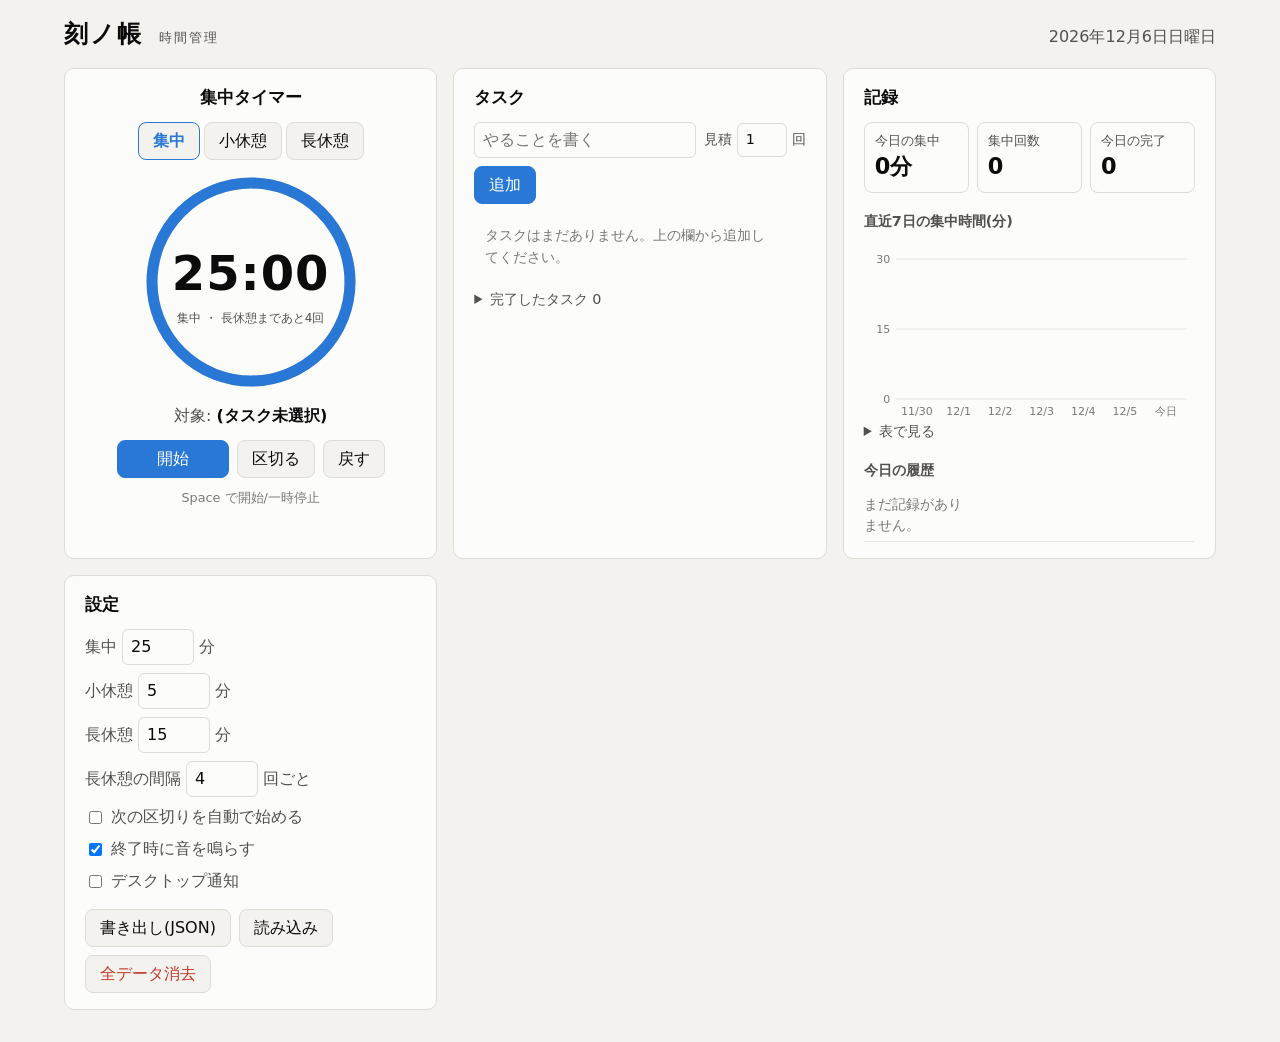
==== time-manager/index.html @ 0745bb2b "ブラウザで動く時間管理アプリ「刻ノ帳」を追加 タスク管理、ポモドーロ式の集中タイマー、日々の集中記録と直近7日のグラフ、 設定とJSONでの書き出し/読み込みを備える。データはlocalStorage" ====
<!DOCTYPE html>
<html lang="ja">
<head>
  <meta charset="utf-8">
  <meta name="viewport" content="width=device-width, initial-scale=1">
  <title>刻ノ帳 — 時間管理</title>
  <link rel="stylesheet" href="style.css">
</head>
<body>
  <header class="app-header">
    <h1>刻ノ帳 <small>時間管理</small></h1>
    <p class="today" id="today"></p>
  </header>

  <main class="layout">
    <!-- 集中タイマー -->
    <section class="card timer-card" aria-labelledby="timer-h">
      <h2 id="timer-h">集中タイマー</h2>
      <div class="mode-tabs" role="tablist">
        <button role="tab" data-mode="focus">集中</button>
        <button role="tab" data-mode="short">小休憩</button>
        <button role="tab" data-mode="long">長休憩</button>
      </div>
      <div class="dial">
        <svg viewBox="0 0 120 120" aria-hidden="true">
          <circle class="dial-track" cx="60" cy="60" r="54"></circle>
          <circle class="dial-bar" id="dialBar" cx="60" cy="60" r="54"></circle>
        </svg>
        <div class="dial-text">
          <div class="time" id="timeLeft">25:00</div>
          <div class="cycle" id="cycleInfo"></div>
        </div>
      </div>
      <p class="current-task">対象: <strong id="currentTask">(タスク未選択)</strong></p>
      <div class="controls">
        <button class="primary" id="btnStart">開始</button>
        <button id="btnSkip" title="現在の区切りを終える(集中は1分以上で記録)">区切る</button>
        <button id="btnReset">戻す</button>
      </div>
      <p class="hint">Space で開始/一時停止</p>
    </section>

    <!-- タスク -->
    <section class="card tasks-card" aria-labelledby="tasks-h">
      <h2 id="tasks-h">タスク</h2>
      <form id="taskForm" class="task-form">
        <input id="taskTitle" placeholder="やることを書く" required maxlength="80">
        <label class="est">見積
          <input id="taskEst" type="number" min="1" max="20" value="1"> 回
        </label>
        <button class="primary" type="submit">追加</button>
      </form>
      <ul id="taskList" class="task-list"></ul>
      <details class="done-wrap">
        <summary>完了したタスク <span id="doneCount">0</span></summary>
        <ul id="doneList" class="task-list done"></ul>
      </details>
    </section>

    <!-- 記録 -->
    <section class="card stats-card" aria-labelledby="stats-h">
      <h2 id="stats-h">記録</h2>
      <div class="tiles">
        <div class="tile"><span class="tile-label">今日の集中</span><span class="tile-value" id="statFocus">0分</span></div>
        <div class="tile"><span class="tile-label">集中回数</span><span class="tile-value" id="statCount">0</span></div>
        <div class="tile"><span class="tile-label">今日の完了</span><span class="tile-value" id="statDone">0</span></div>
      </div>
      <h3>直近7日の集中時間(分)</h3>
      <div class="chart-wrap">
        <svg id="weekChart" class="chart" role="img" aria-label="直近7日の集中時間"></svg>
        <div id="chartTip" class="chart-tip" hidden></div>
      </div>
      <details>
        <summary>表で見る</summary>
        <table class="week-table" id="weekTable"></table>
      </details>
      <h3>今日の履歴</h3>
      <ul id="sessionList" class="session-list"></ul>
    </section>

    <!-- 設定 -->
    <section class="card settings-card" aria-labelledby="settings-h">
      <h2 id="settings-h">設定</h2>
      <form id="settingsForm" class="settings">
        <label>集中 <input type="number" name="focus" min="1" max="180"> 分</label>
        <label>小休憩 <input type="number" name="short" min="1" max="60"> 分</label>
        <label>長休憩 <input type="number" name="long" min="1" max="120"> 分</label>
        <label>長休憩の間隔 <input type="number" name="longEvery" min="2" max="12"> 回ごと</label>
        <label class="check"><input type="checkbox" name="autoStart"> 次の区切りを自動で始める</label>
        <label class="check"><input type="checkbox" name="sound"> 終了時に音を鳴らす</label>
        <label class="check"><input type="checkbox" name="notify"> デスクトップ通知</label>
      </form>
      <div class="data-ops">
        <button id="btnExport">書き出し(JSON)</button>
        <label class="file-btn">読み込み<input type="file" id="fileImport" accept="application/json" hidden></label>
        <button id="btnClear" class="danger">全データ消去</button>
      </div>
    </section>
  </main>

  <script src="app.js"></script>
</body>
</html>
---- time-manager/style.css ----
:root {
  --surface-0: #f3f2ee;
  --surface-1: #fcfcfb;
  --border: #dddcd6;
  --text-primary: #0b0b0b;
  --text-secondary: #52514e;
  --text-muted: #7a7974;
  --accent: #2a78d6;
  --accent-ink: #ffffff;
  --rest: #0ca30c;
  --danger: #c23a2b;
  --grid: #e6e5df;
  --radius: 10px;
  color-scheme: light dark;
}
@media (prefers-color-scheme: dark) {
  :root {
    --surface-0: #111110;
    --surface-1: #1a1a19;
    --border: #33332f;
    --text-primary: #f0efec;
    --text-secondary: #c3c2b7;
    --text-muted: #94938a;
    --accent: #3987e5;
    --rest: #2bb52b;
    --danger: #e0614f;
    --grid: #2a2a27;
  }
}
* { box-sizing: border-box; }
body {
  margin: 0;
  font-family: "Hiragino Sans", "Noto Sans JP", "Yu Gothic UI", system-ui, sans-serif;
  background: var(--surface-0);
  color: var(--text-primary);
  line-height: 1.5;
}
.app-header {
  display: flex; align-items: baseline; justify-content: space-between; flex-wrap: wrap;
  padding: 16px 24px 0; max-width: 1200px; margin: 0 auto;
}
.app-header h1 { margin: 0; font-size: 1.5rem; letter-spacing: .08em; }
.app-header small { font-size: .8rem; color: var(--text-secondary); font-weight: normal; margin-left: .5em; }
.today { margin: 0; color: var(--text-secondary); }
.layout {
  display: grid; gap: 16px; padding: 16px 24px 32px; max-width: 1200px; margin: 0 auto;
  grid-template-columns: repeat(auto-fit, minmax(340px, 1fr));
}
.card {
  background: var(--surface-1); border: 1px solid var(--border); border-radius: var(--radius);
  padding: 16px 20px;
}
.card h2 { margin: 0 0 12px; font-size: 1.05rem; }
.card h3 { margin: 18px 0 8px; font-size: .9rem; color: var(--text-secondary); font-weight: 600; }
button, .file-btn {
  font: inherit; padding: 6px 14px; border-radius: 8px; cursor: pointer;
  border: 1px solid var(--border); background: var(--surface-0); color: var(--text-primary);
}
button:hover, .file-btn:hover { border-color: var(--text-muted); }
button:focus-visible, input:focus-visible { outline: 2px solid var(--accent); outline-offset: 2px; }
button.primary { background: var(--accent); color: var(--accent-ink); border-color: var(--accent); }
button.danger { color: var(--danger); }
input[type=number], input:not([type]) {
  font: inherit; padding: 5px 8px; border-radius: 6px; border: 1px solid var(--border);
  background: var(--surface-1); color: var(--text-primary);
}
input[type=number] { width: 4.5em; }

/* タイマー */
.timer-card { text-align: center; }
.mode-tabs { display: inline-flex; gap: 4px; margin-bottom: 12px; }
.mode-tabs button[aria-selected=true] { border-color: var(--accent); color: var(--accent); font-weight: 600; }
.dial { position: relative; width: 220px; height: 220px; margin: 0 auto; }
.dial svg { width: 100%; height: 100%; transform: rotate(-90deg); }
.dial-track { fill: none; stroke: var(--grid); stroke-width: 6; }
.dial-bar { fill: none; stroke: var(--accent); stroke-width: 6; stroke-linecap: round; transition: stroke-dashoffset .3s linear; }
body.resting .dial-bar { stroke: var(--rest); }
.dial-text { position: absolute; inset: 0; display: grid; place-content: center; }
.time { font-size: 3rem; font-variant-numeric: tabular-nums; font-weight: 600; letter-spacing: .02em; }
.cycle { color: var(--text-secondary); font-size: .75rem; max-width: 150px; margin: 0 auto; }
.current-task { color: var(--text-secondary); margin: 12px 0; }
.current-task strong { color: var(--text-primary); }
.controls { display: flex; gap: 8px; justify-content: center; }
.controls .primary { min-width: 7em; }
.hint { color: var(--text-muted); font-size: .8rem; margin: 10px 0 0; }

/* タスク */
.task-form { display: flex; gap: 8px; align-items: center; flex-wrap: wrap; }
.task-form #taskTitle { flex: 1 1 160px; }
.est { color: var(--text-secondary); font-size: .9rem; white-space: nowrap; }
.est input { width: 3.5em; }
.task-list { list-style: none; padding: 0; margin: 12px 0 0; }
.task-list li {
  display: grid; grid-template-columns: auto 1fr auto auto; gap: 8px; align-items: center;
  padding: 8px 10px; border-radius: 8px; border: 1px solid transparent;
}
.task-list li + li { margin-top: 4px; }
.task-list li:hover { background: var(--surface-0); }
.task-list li.selected { border-color: var(--accent); background: var(--surface-0); }
.task-title { cursor: pointer; overflow-wrap: anywhere; }
.task-meta { color: var(--text-secondary); font-size: .8rem; font-variant-numeric: tabular-nums; white-space: nowrap; }
.task-list.done .task-title { text-decoration: line-through; color: var(--text-muted); }
.icon-btn { border: none; background: none; padding: 2px 6px; color: var(--text-muted); }
.icon-btn:hover { color: var(--danger); }
.empty { color: var(--text-muted); font-size: .9rem; padding: 8px 10px; }
.done-wrap { margin-top: 12px; }
summary { cursor: pointer; color: var(--text-secondary); font-size: .9rem; }

/* 記録 */
.tiles { display: grid; grid-template-columns: repeat(3, 1fr); gap: 8px; }
.tile { border: 1px solid var(--border); border-radius: 8px; padding: 8px 10px; display: flex; flex-direction: column; }
.tile-label { color: var(--text-secondary); font-size: .8rem; }
.tile-value { font-size: 1.4rem; font-weight: 600; font-variant-numeric: tabular-nums; }
.chart-wrap { position: relative; }
.chart { width: 100%; height: 180px; display: block; }
.chart .grid { stroke: var(--grid); stroke-width: 1; }
.chart .axis-label { fill: var(--text-muted); font-size: 11px; }
.chart .bar { fill: var(--accent); }
.chart .bar.today { fill: var(--accent); }
.chart .hit { fill: transparent; cursor: default; }
.chart .value-label { fill: var(--text-secondary); font-size: 11px; font-variant-numeric: tabular-nums; }
.chart-tip {
  position: absolute; pointer-events: none; transform: translate(-50%, -110%);
  background: var(--surface-1); border: 1px solid var(--border); border-radius: 6px;
  padding: 4px 8px; font-size: .8rem; white-space: nowrap; box-shadow: 0 2px 8px rgba(0,0,0,.12);
}
.week-table { border-collapse: collapse; width: 100%; margin-top: 6px; font-size: .85rem; }
.week-table th, .week-table td { border-bottom: 1px solid var(--border); padding: 4px 6px; text-align: left; }
.week-table td:last-child { text-align: right; font-variant-numeric: tabular-nums; }
.session-list { list-style: none; padding: 0; margin: 0; max-height: 220px; overflow-y: auto; }
.session-list li {
  display: grid; grid-template-columns: 7.5em 1fr auto auto; gap: 8px; align-items: center;
  padding: 4px 0; border-bottom: 1px solid var(--grid); font-size: .9rem;
}
.session-list .when, .session-list .dur { color: var(--text-secondary); font-variant-numeric: tabular-nums; }

/* 設定 */
.settings { display: grid; gap: 8px; }
.settings label { color: var(--text-secondary); }
.settings label.check { display: flex; gap: 6px; align-items: center; }
.data-ops { display: flex; gap: 8px; flex-wrap: wrap; margin-top: 16px; }
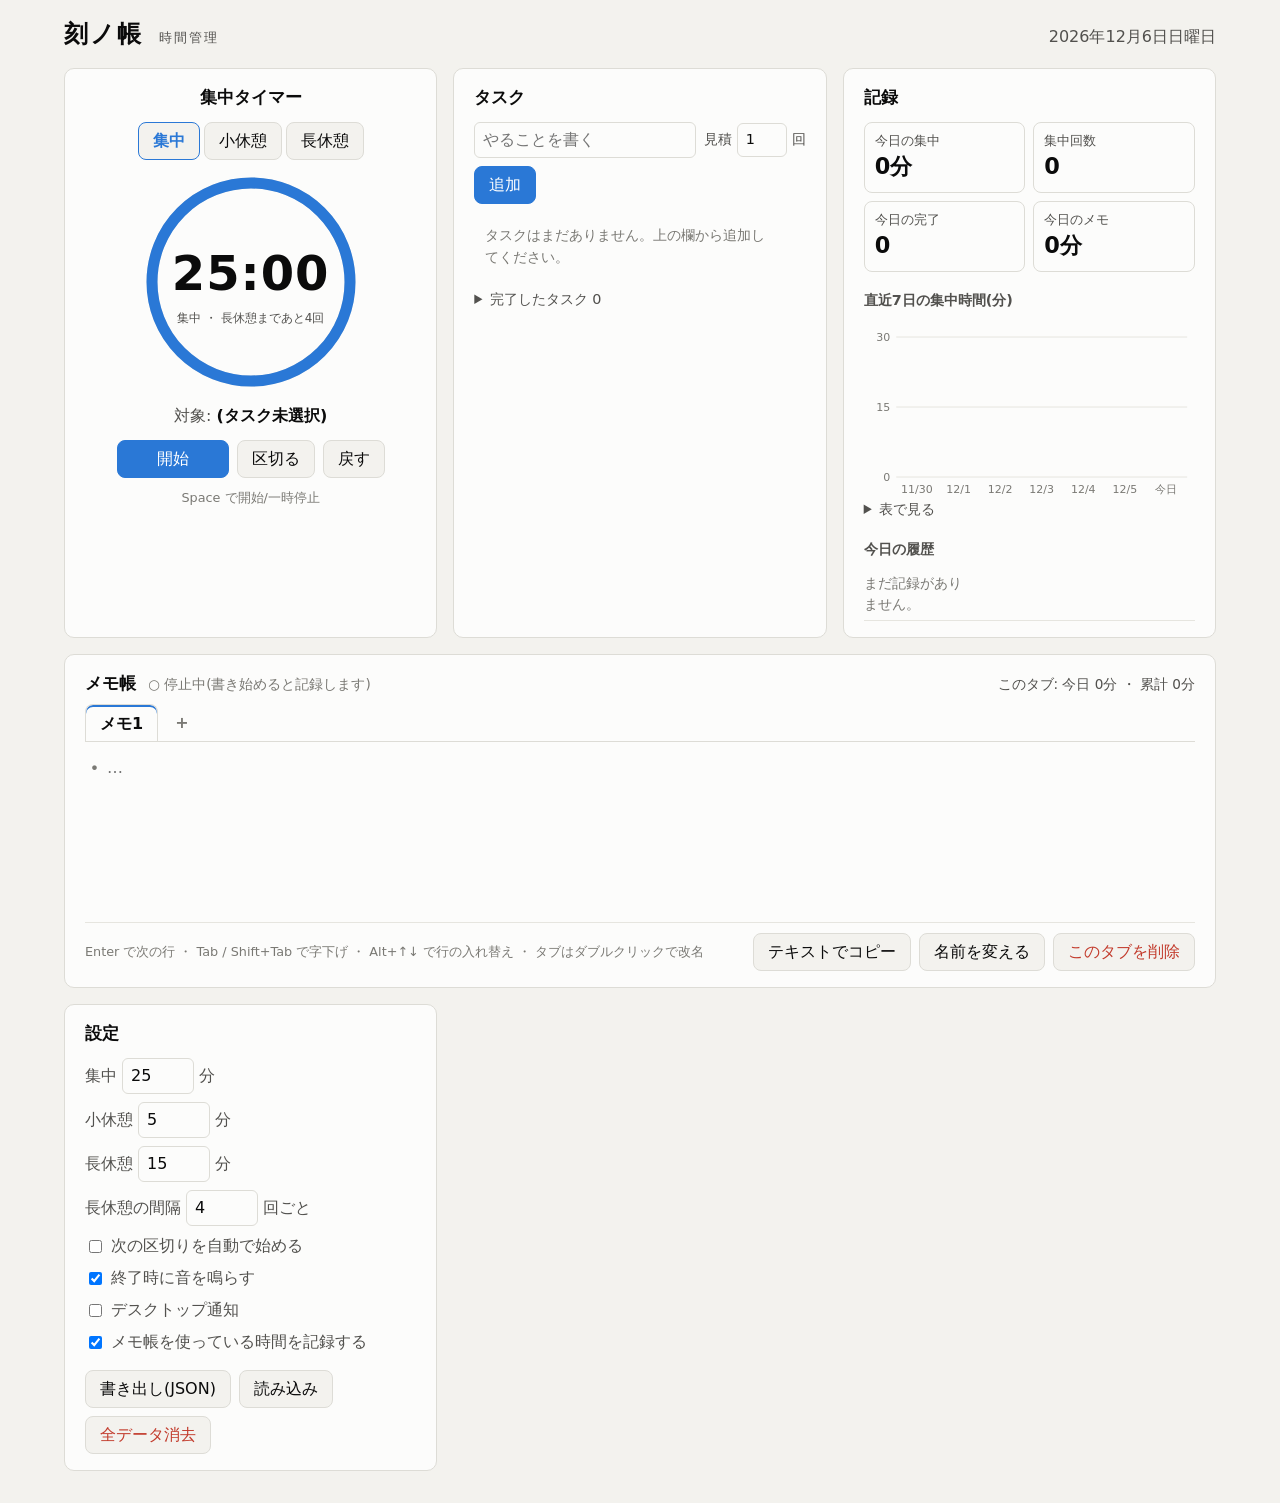
==== commit 0093f088: "時間管理アプリにタブ付きの箇条書きメモ帳と、その使用時間の記録を追加 メモはタブごとに分けて書け、字下げ・行の入れ替え・複数行の貼り付けに対応する。 メモ帳を操作している間をタブごとに記録し、離れる・" ====
--- a/time-manager/index.html
+++ b/time-manager/index.html
@@ -64,6 +64,7 @@
         <div class="tile"><span class="tile-label">今日の集中</span><span class="tile-value" id="statFocus">0分</span></div>
         <div class="tile"><span class="tile-label">集中回数</span><span class="tile-value" id="statCount">0</span></div>
         <div class="tile"><span class="tile-label">今日の完了</span><span class="tile-value" id="statDone">0</span></div>
+        <div class="tile"><span class="tile-label">今日のメモ</span><span class="tile-value" id="statMemo">0分</span></div>
       </div>
       <h3>直近7日の集中時間(分)</h3>
       <div class="chart-wrap">
@@ -78,6 +79,25 @@
       <ul id="sessionList" class="session-list"></ul>
     </section>
 
+    <!-- メモ帳 -->
+    <section class="card memo-card" id="memoCard" aria-labelledby="memo-h">
+      <div class="memo-head">
+        <h2 id="memo-h">メモ帳</h2>
+        <span class="memo-status" id="memoStatus" aria-live="polite"></span>
+        <span class="memo-time" id="memoTime"></span>
+      </div>
+      <div class="memo-tabs" id="memoTabs" role="tablist" aria-label="メモのタブ"></div>
+      <ul class="memo-list" id="memoList"></ul>
+      <div class="memo-foot">
+        <p class="hint">Enter で次の行 ・ Tab / Shift+Tab で字下げ ・ Alt+↑↓ で行の入れ替え ・ タブはダブルクリックで改名</p>
+        <div class="memo-ops">
+          <button id="memoCopy">テキストでコピー</button>
+          <button id="memoRename">名前を変える</button>
+          <button id="memoDelete" class="danger">このタブを削除</button>
+        </div>
+      </div>
+    </section>
+
     <!-- 設定 -->
     <section class="card settings-card" aria-labelledby="settings-h">
       <h2 id="settings-h">設定</h2>
@@ -89,6 +109,7 @@
         <label class="check"><input type="checkbox" name="autoStart"> 次の区切りを自動で始める</label>
         <label class="check"><input type="checkbox" name="sound"> 終了時に音を鳴らす</label>
         <label class="check"><input type="checkbox" name="notify"> デスクトップ通知</label>
+        <label class="check"><input type="checkbox" name="trackMemo"> メモ帳を使っている時間を記録する</label>
       </form>
       <div class="data-ops">
         <button id="btnExport">書き出し(JSON)</button>
--- a/time-manager/style.css
+++ b/time-manager/style.css
@@ -107,7 +107,7 @@
 summary { cursor: pointer; color: var(--text-secondary); font-size: .9rem; }
 
 /* 記録 */
-.tiles { display: grid; grid-template-columns: repeat(3, 1fr); gap: 8px; }
+.tiles { display: grid; grid-template-columns: repeat(auto-fit, minmax(110px, 1fr)); gap: 8px; }
 .tile { border: 1px solid var(--border); border-radius: 8px; padding: 8px 10px; display: flex; flex-direction: column; }
 .tile-label { color: var(--text-secondary); font-size: .8rem; }
 .tile-value { font-size: 1.4rem; font-weight: 600; font-variant-numeric: tabular-nums; }
@@ -134,6 +134,46 @@
 }
 .session-list .when, .session-list .dur { color: var(--text-secondary); font-variant-numeric: tabular-nums; }
 
+.session-list li.memo span:nth-child(2) { color: var(--text-secondary); }
+
+/* メモ帳 */
+.memo-card { grid-column: 1 / -1; }
+.memo-head { display: flex; align-items: baseline; gap: 12px; flex-wrap: wrap; margin-bottom: 8px; }
+.memo-head h2 { margin: 0; }
+.memo-status { font-size: .85rem; color: var(--text-muted); }
+.memo-status.on { color: var(--rest); font-weight: 600; }
+.memo-time { font-size: .85rem; color: var(--text-secondary); font-variant-numeric: tabular-nums; margin-left: auto; }
+.memo-tabs { display: flex; gap: 2px; overflow-x: auto; border-bottom: 1px solid var(--border); }
+.memo-tab {
+  border: 1px solid transparent; border-bottom: none; border-radius: 8px 8px 0 0;
+  background: none; color: var(--text-secondary); padding: 6px 14px; white-space: nowrap; max-width: 14em;
+  overflow: hidden; text-overflow: ellipsis;
+}
+.memo-tab[aria-selected=true] {
+  border-color: var(--border); background: var(--surface-1); color: var(--text-primary);
+  font-weight: 600; margin-bottom: -1px; box-shadow: inset 0 2px 0 var(--accent);
+}
+.memo-tab.add { color: var(--text-muted); font-weight: 600; }
+.memo-list { list-style: none; margin: 0; padding: 10px 0; min-height: 180px; cursor: text; }
+.memo-list li {
+  --indent: 0;
+  position: relative; padding-left: calc(var(--indent) * 1.5em + 1.25em);
+}
+.memo-list li::before {
+  content: "•"; position: absolute; left: calc(var(--indent) * 1.5em + .3em); top: .32em;
+  color: var(--text-muted);
+}
+.memo-list li[data-indent="1"]::before, .memo-list li[data-indent="4"]::before { content: "◦"; }
+.memo-list li[data-indent="2"]::before, .memo-list li[data-indent="5"]::before { content: "▪"; font-size: .8em; top: .5em; }
+.memo-input {
+  width: 100%; border: none !important; background: transparent !important; padding: 4px 2px !important;
+  font: inherit; color: var(--text-primary);
+}
+.memo-input:focus-visible { outline: none; background: var(--surface-0) !important; border-radius: 4px; }
+.memo-foot { display: flex; justify-content: space-between; align-items: center; gap: 8px; flex-wrap: wrap; border-top: 1px solid var(--grid); padding-top: 10px; }
+.memo-foot .hint { margin: 0; }
+.memo-ops { display: flex; gap: 8px; flex-wrap: wrap; }
+
 /* 設定 */
 .settings { display: grid; gap: 8px; }
 .settings label { color: var(--text-secondary); }
